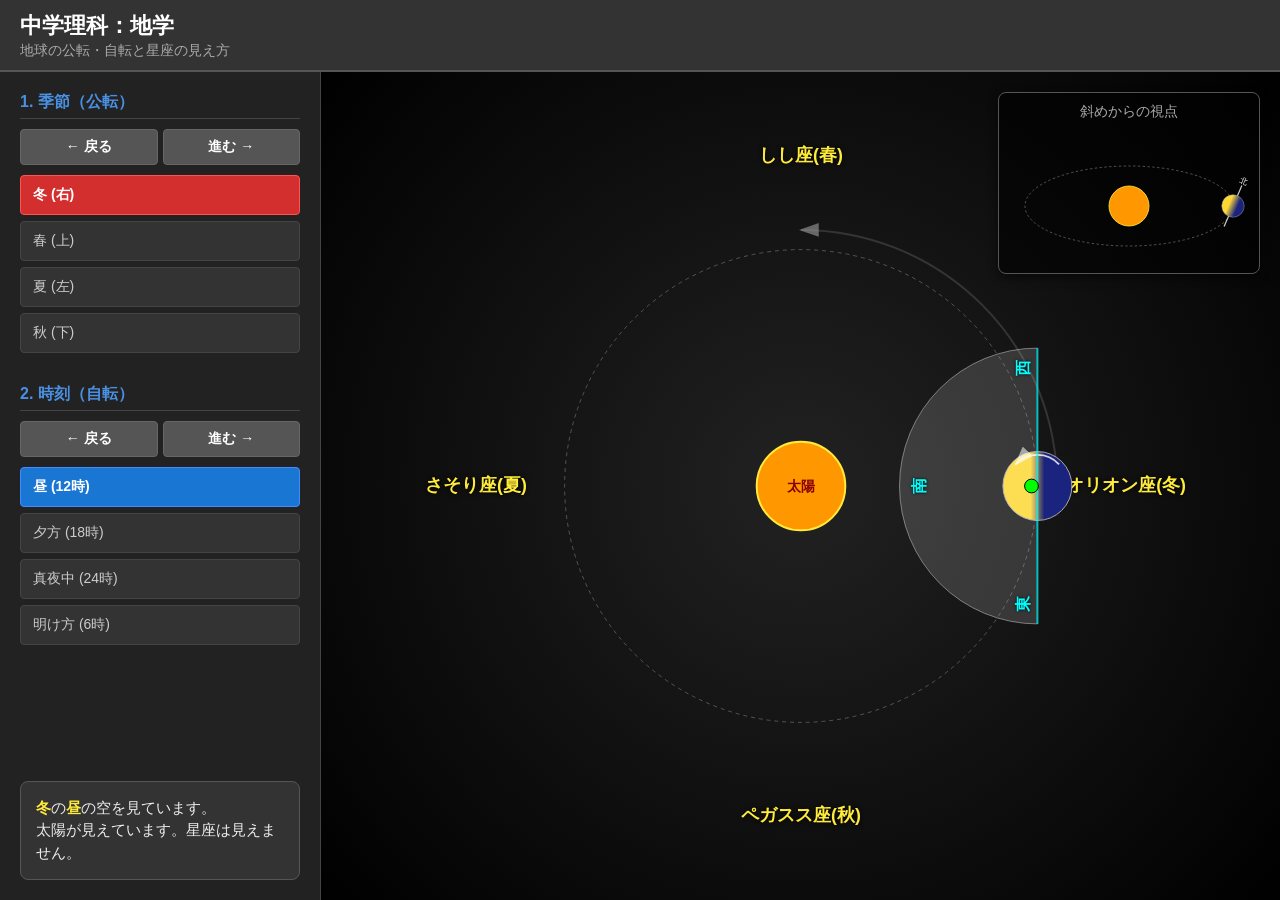
==== index.html @ 6735adc8 "Update and rename astro_simulation.html to index.html" ====
<!DOCTYPE html>
<html lang="ja">
<head>
    <meta charset="UTF-8">
    <meta name="viewport" content="width=device-width, initial-scale=1.0">
    <title>中学理科：地学 天体シミュレーター v7</title>
    <style>
        /* --- レイアウトとデザイン (v6と同じ) --- */
        body { 
            font-family: "Hiragino Kaku Gothic ProN", sans-serif; 
            background-color: #1a1a1a; color: #eee; margin: 0; height: 100vh; display: flex; flex-direction: column;
        }
        header {
            background-color: #333; padding: 10px 20px; border-bottom: 2px solid #555; flex-shrink: 0;
            display: flex; align-items: center; justify-content: space-between;
        }
        h1 { margin: 0; font-size: 1.4rem; color: #fff; }
        h2 { margin: 0; font-size: 0.9rem; color: #aaa; font-weight: normal; }
        .container { display: flex; flex: 1; overflow: hidden; }
        .sidebar {
            width: 280px; background-color: #222; padding: 20px; border-right: 1px solid #444;
            display: flex; flex-direction: column; gap: 25px; flex-shrink: 0; overflow-y: auto;
        }
        .control-group h3 {
            margin: 0 0 10px 0; font-size: 1rem; color: #4a90e2; border-bottom: 1px solid #444; padding-bottom: 5px;
        }
        .nav-buttons { display: flex; gap: 5px; margin-bottom: 10px; }
        .nav-btn {
            flex: 1; padding: 8px; background: #555; color: #fff; border: 1px solid #666; cursor: pointer;
            border-radius: 4px; font-size: 14px; font-weight: bold; transition: background 0.1s;
        }
        .nav-btn:hover { background: #666; } .nav-btn:active { background: #444; }
        .selection-buttons button { 
            display: block; width: 100%; padding: 10px 12px; margin-bottom: 6px; cursor: pointer;
            border: 1px solid #444; background: #333; color: #ccc; border-radius: 4px; font-size: 14px; text-align: left; transition: background 0.2s;
        }
        .selection-buttons button:hover { background: #3a3a3a; }
        button.active { background: #d32f2f; border-color: #ff5252; color: #fff; font-weight: bold;}
        button.time-active { background: #1976d2; border-color: #448aff; color: #fff; font-weight: bold;}
        #info-box { background: #333; padding: 15px; border-radius: 8px; border: 1px solid #555; margin-top: auto; }
        #info-text { font-size: 15px; line-height: 1.5; }
        .highlight { color: #ffeb3b; font-weight: bold; }
        
        .main-view {
            flex: 1;
            background: radial-gradient(circle at center, #222 0%, #000 100%);
            display: flex; justify-content: center; align-items: center;
            position: relative; padding: 20px;
        }
        #simulationSvg { width: 100%; height: 100%; max-width: 900px; max-height: 900px; }
        .star-label { fill: #ffeb3b; font-size: 18px; text-anchor: middle; font-weight: bold; text-shadow: 0 0 4px #000; pointer-events: none; }
        .direction-label { fill: #00ffff; font-size: 16px; font-weight: bold; text-anchor: middle; text-shadow: 0 0 3px #000; }

        /* 右上のミニビュー */
        #mini-view-container {
            position: absolute;
            top: 20px; right: 20px;
            width: 240px; height: 160px;
            background: rgba(0, 0, 0, 0.6);
            border: 1px solid #555;
            border-radius: 8px;
            padding: 10px;
            box-shadow: 0 4px 10px rgba(0,0,0,0.5);
            z-index: 10;
        }
        #mini-view-container h3 {
            margin: 0 0 5px 0; font-size: 14px; color: #aaa; text-align: center; font-weight: normal;
        }
        #miniSvg { width: 100%; height: 100%; }

    </style>
</head>
<body>

    <header>
        <div>
            <h1>中学理科：地学</h1>
            <h2>地球の公転・自転と星座の見え方</h2>
        </div>
    </header>

    <div class="container">
        <div class="sidebar">
            <div class="control-group">
                <h3>1. 季節（公転）</h3>
                <div class="nav-buttons">
                    <button class="nav-btn" onclick="changeSeason(-1)">← 戻る</button>
                    <button class="nav-btn" onclick="changeSeason(1)">進む →</button>
                </div>
                <div class="selection-buttons">
                    <button onclick="setSeason('winter')" id="btn-winter">冬 (右)</button>
                    <button onclick="setSeason('spring')" id="btn-spring">春 (上)</button>
                    <button onclick="setSeason('summer')" id="btn-summer">夏 (左)</button>
                    <button onclick="setSeason('autumn')" id="btn-autumn">秋 (下)</button>
                </div>
            </div>
            <div class="control-group">
                <h3>2. 時刻（自転）</h3>
                <div class="nav-buttons">
                    <button class="nav-btn" onclick="changeTime(-1)">← 戻る</button>
                    <button class="nav-btn" onclick="changeTime(1)">進む →</button>
                </div>
                <div class="selection-buttons">
                    <button onclick="setTime('noon')" id="btn-noon">昼 (12時)</button>
                    <button onclick="setTime('evening')" id="btn-evening">夕方 (18時)</button>
                    <button onclick="setTime('midnight')" id="btn-midnight">真夜中 (24時)</button>
                    <button onclick="setTime('morning')" id="btn-morning">明け方 (6時)</button>
                </div>
            </div>
            <div id="info-box">
                <div id="info-text">ボタンを押してシミュレーションを開始してください。</div>
            </div>
        </div>

        <div class="main-view">
            <svg viewBox="0 0 800 800" id="simulationSvg">
                <defs>
                    <linearGradient id="gradEarth" x1="0%" y1="0%" x2="100%" y2="0%">
                        <stop offset="40%" stop-color="#fdd835" /> 
                        <stop offset="60%" stop-color="#1a237e" /> 
                    </linearGradient>
                    <marker id="arrowHead" markerWidth="10" markerHeight="7" refX="9" refY="3.5" orient="auto">
                        <polygon points="0 0, 10 3.5, 0 7" fill="#fff" opacity="0.7"/>
                    </marker>
                </defs>
                <text x="730" y="405" class="star-label">オリオン座(冬)</text>
                <text x="400" y="70" class="star-label">しし座(春)</text>
                <text x="70" y="405" class="star-label">さそり座(夏)</text>
                <text x="400" y="740" class="star-label">ペガスス座(秋)</text>
                
                <g transform="translate(400,400)">
                    <circle r="45" fill="#ff9800" stroke="#ffeb3b" stroke-width="2"/>
                    <text y="5" fill="#800" font-size="14" text-anchor="middle" font-weight="bold">太陽</text>
                </g>
                <circle cx="400" cy="400" r="240" fill="none" stroke="#555" stroke-dasharray="4,4" />
                <path d="M660,400 A260,260 0 0,0 400,140" fill="none" stroke="#555" stroke-width="2" marker-end="url(#arrowHead)" opacity="0.5"/>
                
                <g id="earthGroup">
                    <g id="earthBody">
                        <circle r="35" fill="url(#gradEarth)" stroke="#aaa" stroke-width="1"/>
                        <path d="M 22,-22 A 30,30 0 0,0 -22,-22" fill="none" stroke="#fff" stroke-width="2" marker-end="url(#arrowHead)" opacity="0.8"/>
                    </g>
                    <g id="observerGroup">
                        <path d="M -140,0 A 140,140 0 0,1 140,0" fill="rgba(255,255,255,0.15)" stroke="rgba(255,255,255,0.4)" stroke-width="1" />
                        <line x1="-140" y1="0" x2="140" y2="0" stroke="#00ffff" stroke-width="2" opacity="0.7"/>
                        <circle cx="0" cy="-6" r="7" fill="#0f0" stroke="#000" />
                        <text x="0" y="-115" class="direction-label">南</text>
                        <text x="-120" y="-10" class="direction-label">東</text>
                        <text x="120" y="-10" class="direction-label">西</text>
                    </g>
                </g>
            </svg>

            <div id="mini-view-container">
                <h3>斜めからの視点</h3>
                <svg id="miniSvg" viewBox="0 0 300 200">
                    <defs>
                         <linearGradient id="gradMiniEarth" x1="0%" y1="0%" x2="100%" y2="0%">
                            <stop offset="30%" stop-color="#fdd835" />
                            <stop offset="70%" stop-color="#1a237e" />
                        </linearGradient>
                    </defs>
                    
                    <ellipse cx="150" cy="100" rx="130" ry="50" fill="none" stroke="#666" stroke-dasharray="3,3" />
                    <g transform="translate(150,100)">
                        <circle r="25" fill="#ff9800" stroke="#ffeb3b" stroke-width="1"/>
                    </g>

                    <g id="miniEarthGroup">
                        <g transform="rotate(23.4)">
                            <line x1="0" y1="-28" x2="0" y2="28" stroke="#fff" stroke-width="1.5" opacity="0.8" />
                            <text x="0" y="-30" fill="#fff" font-size="10" text-anchor="middle">北</text> <g id="miniEarthRotator">
                                <circle r="14" fill="url(#gradMiniEarth)" stroke="#aaa" stroke-width="0.5"/>
                            </g>
                        </g>
                    </g>
                </svg>
            </div>
        </div>
    </div>

    <script>
        let currentSeason = 'winter';
        let currentTime = 'noon';

        const CX = 400;
        const CY = 400;
        const ORBIT_RADIUS = 240;
        
        const MINI_CX = 150;
        const MINI_CY = 100;
        const MINI_RX = 130;
        const MINI_RY = 50;

        const seasonOrder = ['winter', 'spring', 'summer', 'autumn'];
        const timeOrder = ['noon', 'evening', 'midnight', 'morning'];

        const seasonConfig = {
            'winter': { angle: 0, label: '冬' },
            'spring': { angle: 270, label: '春' },
            'summer': { angle: 180, label: '夏' },
            'autumn': { angle: 90, label: '秋' }
        };

        const timeConfig = {
            'noon':     { offset: 0, label: '昼' },
            'evening':  { offset: -90, label: '夕方' },
            'midnight': { offset: -180, label: '真夜中' },
            'morning':  { offset: -270, label: '明け方' }
        };

        function update() {
            const seasonData = seasonConfig[currentSeason];
            const timeData = timeConfig[currentTime];
            const angleRad = seasonData.angle * (Math.PI / 180);
            
            // --- 1. メインビュー更新 ---
            const ex = CX + ORBIT_RADIUS * Math.cos(angleRad);
            const ey = CY + ORBIT_RADIUS * Math.sin(angleRad);
            document.getElementById('earthGroup').setAttribute('transform', `translate(${ex}, ${ey})`);

            const earthBody = document.getElementById('earthBody');
            earthBody.setAttribute('transform', `rotate(${seasonData.angle})`);

            const sunDir = seasonData.angle + 180;
            const finalRot = sunDir + timeData.offset;
            document.getElementById('observerGroup').setAttribute('transform', `rotate(${finalRot + 90})`);

            // --- 2. ミニビュー更新 ---
            const miniEx = MINI_CX + MINI_RX * Math.cos(angleRad);
            const miniEy = MINI_CY + MINI_RY * Math.sin(angleRad);
            const miniEarthGroup = document.getElementById('miniEarthGroup');
            
            // 奥行きスケール
            const depthScale = 1 + (Math.sin(angleRad) * 0.2);
            miniEarthGroup.setAttribute('transform', `translate(${miniEx}, ${miniEy}) scale(${depthScale})`);

            // 昼夜の向き調整
            // 地軸の傾きGタグの中にいる球体だけを回す。
            // 地軸Gタグ自体が23.4度傾いているので、球体の回転角度(phase)は補正が必要だが、
            // 簡易的に公転角度の分だけ逆回転させて、常に太陽側を向かせる。
            // ※gradMiniEarthは左側が黄色。
            // rotate(-seasonData.angle) をかけると、公転角度に応じて向きが変わる
            const miniEarthRotator = document.getElementById('miniEarthRotator');
            miniEarthRotator.setAttribute('transform', `rotate(${seasonData.angle})`);

            // --- UI更新 ---
            document.querySelectorAll('button').forEach(b => {
                b.classList.remove('active'); b.classList.remove('time-active');
            });
            document.getElementById(`btn-${currentSeason}`).classList.add('active');
            document.getElementById(`btn-${currentTime}`).classList.add('time-active');
            
            document.getElementById('info-text').innerHTML = 
                `<span class="highlight">${seasonData.label}</span>の<span class="highlight">${timeData.label}</span>の空を見ています。<br>` +
                getTimeDescription(timeData.label);
        }

        function changeSeason(direction) {
            let currentIndex = seasonOrder.indexOf(currentSeason);
            let nextIndex = (currentIndex + direction + seasonOrder.length) % seasonOrder.length;
            setSeason(seasonOrder[nextIndex]);
        }
        function changeTime(direction) {
            let currentIndex = timeOrder.indexOf(currentTime);
            let nextIndex = (currentIndex + direction + timeOrder.length) % timeOrder.length;
            setTime(timeOrder[nextIndex]);
        }
        function getTimeDescription(timeLabel) {
            if(timeLabel === '昼') return "太陽が見えています。星座は見えません。";
            if(timeLabel === '真夜中') return "太陽の反対側です。南の空に季節の星座がよく見えます。";
            if(timeLabel === '夕方') return "太陽が西へ沈んでいくところです。";
            if(timeLabel === '明け方') return "太陽が東から昇ってくるところです。";
            return "";
        }
        function setSeason(s) { currentSeason = s; update(); }
        function setTime(t) { currentTime = t; update(); }

        update();
    </script>
</body>
</html>
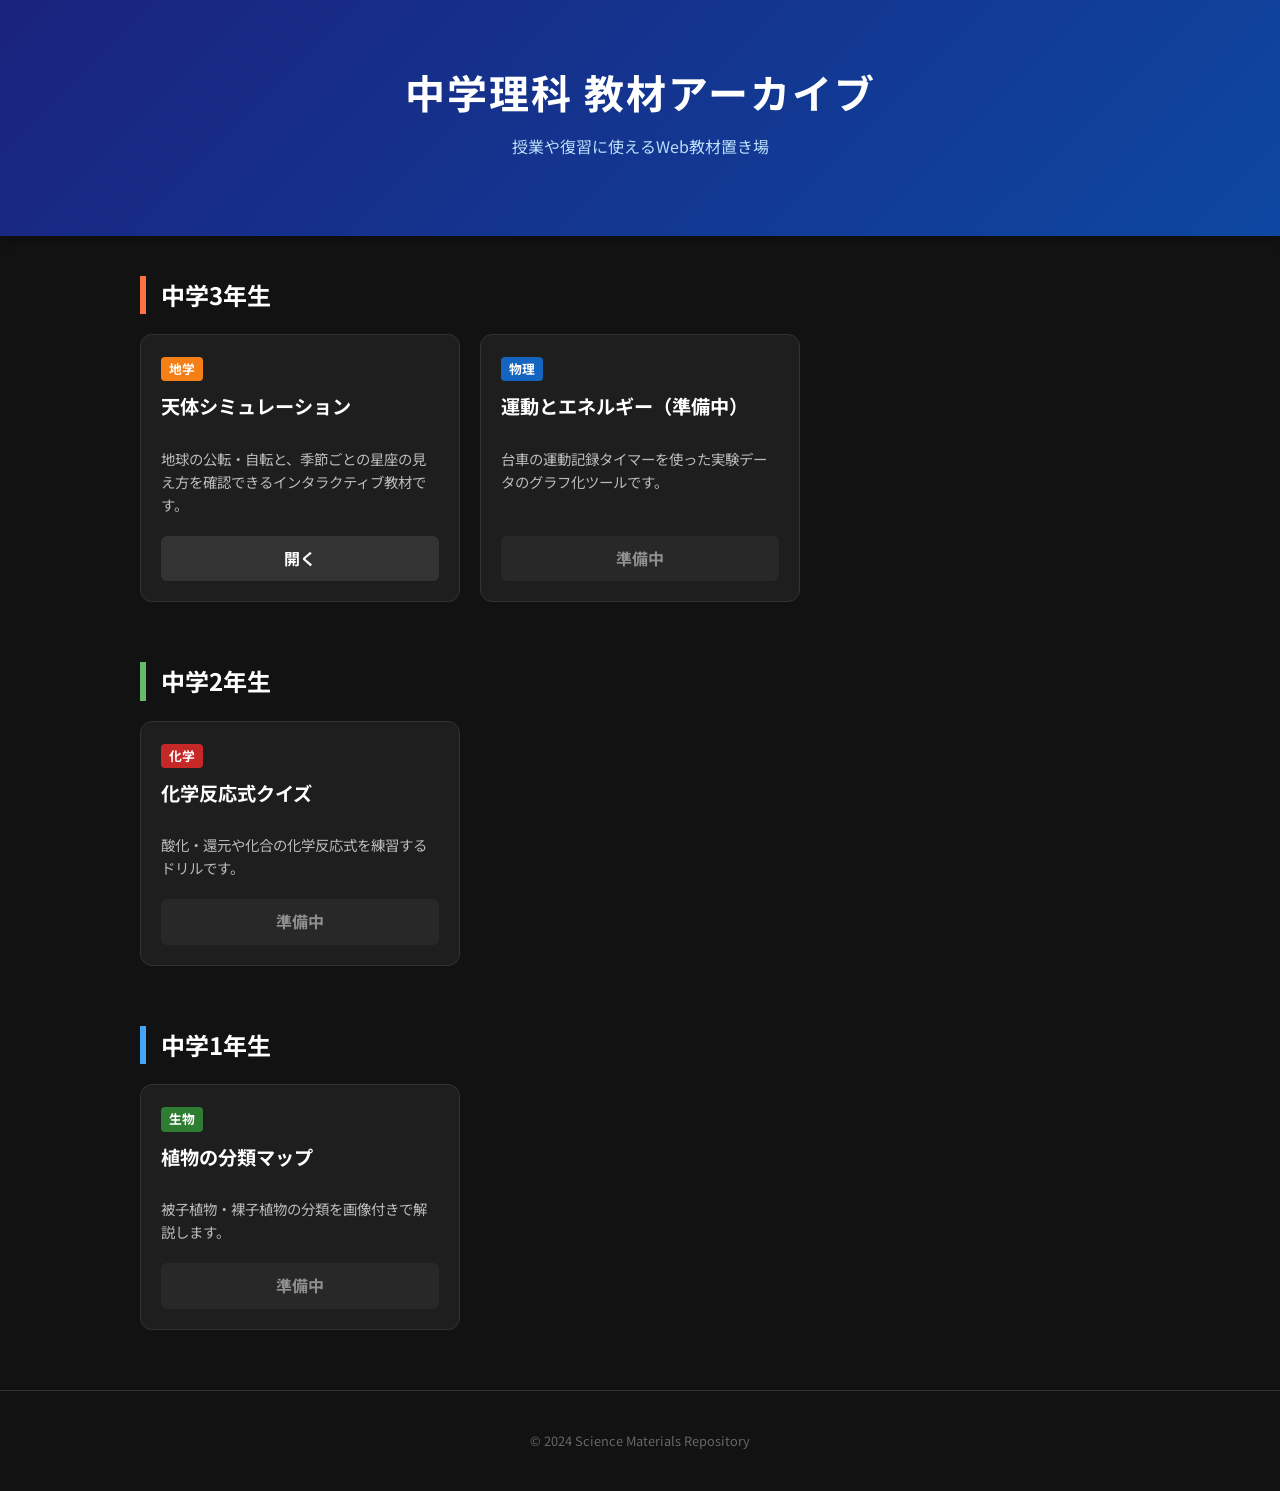
==== commit 6e882240: "Add files via upload" ====
--- a/index.html
+++ b/index.html
@@ -3,280 +3,198 @@
 <head>
     <meta charset="UTF-8">
     <meta name="viewport" content="width=device-width, initial-scale=1.0">
-    <title>中学理科：地学 天体シミュレーター v7</title>
+    <title>中学理科 教材アーカイブ</title>
+    <link href="https://fonts.googleapis.com/css2?family=Noto+Sans+JP:wght@400;700&display=swap" rel="stylesheet">
     <style>
-        /* --- レイアウトとデザイン (v6と同じ) --- */
-        body { 
-            font-family: "Hiragino Kaku Gothic ProN", sans-serif; 
-            background-color: #1a1a1a; color: #eee; margin: 0; height: 100vh; display: flex; flex-direction: column;
-        }
+        /* --- 全体の設定 --- */
+        body {
+            font-family: 'Noto Sans JP', sans-serif;
+            margin: 0;
+            padding: 0;
+            background-color: #121212; /* 背景：深いグレー */
+            color: #e0e0e0; /* 文字：薄いグレー */
+            line-height: 1.6;
+        }
+
+        /* --- ヘッダー --- */
         header {
-            background-color: #333; padding: 10px 20px; border-bottom: 2px solid #555; flex-shrink: 0;
-            display: flex; align-items: center; justify-content: space-between;
-        }
-        h1 { margin: 0; font-size: 1.4rem; color: #fff; }
-        h2 { margin: 0; font-size: 0.9rem; color: #aaa; font-weight: normal; }
-        .container { display: flex; flex: 1; overflow: hidden; }
-        .sidebar {
-            width: 280px; background-color: #222; padding: 20px; border-right: 1px solid #444;
-            display: flex; flex-direction: column; gap: 25px; flex-shrink: 0; overflow-y: auto;
-        }
-        .control-group h3 {
-            margin: 0 0 10px 0; font-size: 1rem; color: #4a90e2; border-bottom: 1px solid #444; padding-bottom: 5px;
-        }
-        .nav-buttons { display: flex; gap: 5px; margin-bottom: 10px; }
-        .nav-btn {
-            flex: 1; padding: 8px; background: #555; color: #fff; border: 1px solid #666; cursor: pointer;
-            border-radius: 4px; font-size: 14px; font-weight: bold; transition: background 0.1s;
-        }
-        .nav-btn:hover { background: #666; } .nav-btn:active { background: #444; }
-        .selection-buttons button { 
-            display: block; width: 100%; padding: 10px 12px; margin-bottom: 6px; cursor: pointer;
-            border: 1px solid #444; background: #333; color: #ccc; border-radius: 4px; font-size: 14px; text-align: left; transition: background 0.2s;
-        }
-        .selection-buttons button:hover { background: #3a3a3a; }
-        button.active { background: #d32f2f; border-color: #ff5252; color: #fff; font-weight: bold;}
-        button.time-active { background: #1976d2; border-color: #448aff; color: #fff; font-weight: bold;}
-        #info-box { background: #333; padding: 15px; border-radius: 8px; border: 1px solid #555; margin-top: auto; }
-        #info-text { font-size: 15px; line-height: 1.5; }
-        .highlight { color: #ffeb3b; font-weight: bold; }
+            background: linear-gradient(135deg, #1a237e, #0d47a1); /* 理科っぽい青のグラデーション */
+            padding: 60px 20px;
+            text-align: center;
+            box-shadow: 0 4px 10px rgba(0,0,0,0.3);
+        }
+        h1 {
+            margin: 0;
+            font-size: 2.5rem;
+            color: #fff;
+            letter-spacing: 0.05em;
+        }
+        p.subtitle {
+            margin-top: 10px;
+            color: #bbdefb;
+            font-size: 1rem;
+        }
+
+        /* --- メインコンテンツ --- */
+        .container {
+            max-width: 1000px;
+            margin: 40px auto;
+            padding: 0 20px;
+        }
+
+        /* 学年ごとのセクション */
+        .grade-section {
+            margin-bottom: 60px;
+        }
+        .grade-title {
+            font-size: 1.5rem;
+            border-left: 6px solid #42a5f5; /* 左側の青い線 */
+            padding-left: 15px;
+            margin-bottom: 20px;
+            color: #fff;
+        }
+        /* 2年生、3年生で線の色を変える */
+        .grade-2 .grade-title { border-color: #66bb6a; } /* 緑 */
+        .grade-3 .grade-title { border-color: #ff7043; } /* オレンジ */
+
+        /* --- カードグリッド（教材一覧） --- */
+        .card-grid {
+            display: grid;
+            grid-template-columns: repeat(auto-fill, minmax(280px, 1fr)); /* 画面幅に合わせて自動調整 */
+            gap: 20px;
+        }
+
+        /* 個別のカードデザイン */
+        .card {
+            background-color: #1e1e1e;
+            border-radius: 12px;
+            padding: 20px;
+            transition: transform 0.2s, box-shadow 0.2s;
+            border: 1px solid #333;
+            display: flex;
+            flex-direction: column;
+        }
+        .card:hover {
+            transform: translateY(-5px); /* ホバー時に少し浮く */
+            box-shadow: 0 8px 20px rgba(0,0,0,0.4);
+            border-color: #555;
+        }
         
-        .main-view {
-            flex: 1;
-            background: radial-gradient(circle at center, #222 0%, #000 100%);
-            display: flex; justify-content: center; align-items: center;
-            position: relative; padding: 20px;
-        }
-        #simulationSvg { width: 100%; height: 100%; max-width: 900px; max-height: 900px; }
-        .star-label { fill: #ffeb3b; font-size: 18px; text-anchor: middle; font-weight: bold; text-shadow: 0 0 4px #000; pointer-events: none; }
-        .direction-label { fill: #00ffff; font-size: 16px; font-weight: bold; text-anchor: middle; text-shadow: 0 0 3px #000; }
-
-        /* 右上のミニビュー */
-        #mini-view-container {
-            position: absolute;
-            top: 20px; right: 20px;
-            width: 240px; height: 160px;
-            background: rgba(0, 0, 0, 0.6);
-            border: 1px solid #555;
-            border-radius: 8px;
+        /* カードの中身 */
+        .tag {
+            display: inline-block;
+            font-size: 0.8rem;
+            padding: 2px 8px;
+            border-radius: 4px;
+            margin-bottom: 10px;
+            font-weight: bold;
+        }
+        .tag.biology { background-color: #2e7d32; color: #fff; } /* 生物：緑 */
+        .tag.physics { background-color: #1565c0; color: #fff; } /* 物理：青 */
+        .tag.chemistry { background-color: #c62828; color: #fff; } /* 化学：赤 */
+        .tag.earth { background-color: #f57f17; color: #fff; } /* 地学：黄 */
+
+        .card h3 {
+            margin: 0 0 10px 0;
+            font-size: 1.2rem;
+            color: #fff;
+        }
+        .card p {
+            font-size: 0.9rem;
+            color: #bbb;
+            flex-grow: 1; /* ボタンを下揃えにする */
+            margin-bottom: 20px;
+        }
+        
+        .btn {
+            display: inline-block;
+            text-align: center;
+            background-color: #333;
+            color: #fff;
             padding: 10px;
-            box-shadow: 0 4px 10px rgba(0,0,0,0.5);
-            z-index: 10;
-        }
-        #mini-view-container h3 {
-            margin: 0 0 5px 0; font-size: 14px; color: #aaa; text-align: center; font-weight: normal;
-        }
-        #miniSvg { width: 100%; height: 100%; }
-
+            border-radius: 6px;
+            text-decoration: none;
+            font-weight: bold;
+            transition: background 0.2s;
+        }
+        .btn:hover {
+            background-color: #555;
+        }
+
+        /* --- フッター --- */
+        footer {
+            text-align: center;
+            padding: 40px;
+            color: #666;
+            font-size: 0.8rem;
+            border-top: 1px solid #333;
+            margin-top: 40px;
+        }
     </style>
 </head>
 <body>
 
     <header>
-        <div>
-            <h1>中学理科：地学</h1>
-            <h2>地球の公転・自転と星座の見え方</h2>
-        </div>
+        <h1>中学理科 教材アーカイブ</h1>
+        <p class="subtitle">授業や復習に使えるWeb教材置き場</p>
     </header>
 
     <div class="container">
-        <div class="sidebar">
-            <div class="control-group">
-                <h3>1. 季節（公転）</h3>
-                <div class="nav-buttons">
-                    <button class="nav-btn" onclick="changeSeason(-1)">← 戻る</button>
-                    <button class="nav-btn" onclick="changeSeason(1)">進む →</button>
-                </div>
-                <div class="selection-buttons">
-                    <button onclick="setSeason('winter')" id="btn-winter">冬 (右)</button>
-                    <button onclick="setSeason('spring')" id="btn-spring">春 (上)</button>
-                    <button onclick="setSeason('summer')" id="btn-summer">夏 (左)</button>
-                    <button onclick="setSeason('autumn')" id="btn-autumn">秋 (下)</button>
-                </div>
+
+        <section class="grade-section grade-3">
+            <h2 class="grade-title">中学3年生</h2>
+            <div class="card-grid">
+                
+                <div class="card">
+                    <div><span class="tag earth">地学</span></div>
+                    <h3>天体シミュレーション</h3>
+                    <p>地球の公転・自転と、季節ごとの星座の見え方を確認できるインタラクティブ教材です。</p>
+                    <a href="astro.html" class="btn">開く</a>
+                </div>
+
+                <div class="card">
+                    <div><span class="tag physics">物理</span></div>
+                    <h3>運動とエネルギー（準備中）</h3>
+                    <p>台車の運動記録タイマーを使った実験データのグラフ化ツールです。</p>
+                    <a href="#" class="btn" style="opacity: 0.5; pointer-events: none;">準備中</a>
+                </div>
+
             </div>
-            <div class="control-group">
-                <h3>2. 時刻（自転）</h3>
-                <div class="nav-buttons">
-                    <button class="nav-btn" onclick="changeTime(-1)">← 戻る</button>
-                    <button class="nav-btn" onclick="changeTime(1)">進む →</button>
-                </div>
-                <div class="selection-buttons">
-                    <button onclick="setTime('noon')" id="btn-noon">昼 (12時)</button>
-                    <button onclick="setTime('evening')" id="btn-evening">夕方 (18時)</button>
-                    <button onclick="setTime('midnight')" id="btn-midnight">真夜中 (24時)</button>
-                    <button onclick="setTime('morning')" id="btn-morning">明け方 (6時)</button>
-                </div>
+        </section>
+
+        <section class="grade-section grade-2">
+            <h2 class="grade-title">中学2年生</h2>
+            <div class="card-grid">
+                
+                <div class="card">
+                    <div><span class="tag chemistry">化学</span></div>
+                    <h3>化学反応式クイズ</h3>
+                    <p>酸化・還元や化合の化学反応式を練習するドリルです。</p>
+                    <a href="#" class="btn" style="opacity: 0.5; pointer-events: none;">準備中</a>
+                </div>
+
             </div>
-            <div id="info-box">
-                <div id="info-text">ボタンを押してシミュレーションを開始してください。</div>
+        </section>
+
+        <section class="grade-section grade-1">
+            <h2 class="grade-title">中学1年生</h2>
+            <div class="card-grid">
+
+                <div class="card">
+                    <div><span class="tag biology">生物</span></div>
+                    <h3>植物の分類マップ</h3>
+                    <p>被子植物・裸子植物の分類を画像付きで解説します。</p>
+                    <a href="#" class="btn" style="opacity: 0.5; pointer-events: none;">準備中</a>
+                </div>
+
             </div>
-        </div>
-
-        <div class="main-view">
-            <svg viewBox="0 0 800 800" id="simulationSvg">
-                <defs>
-                    <linearGradient id="gradEarth" x1="0%" y1="0%" x2="100%" y2="0%">
-                        <stop offset="40%" stop-color="#fdd835" /> 
-                        <stop offset="60%" stop-color="#1a237e" /> 
-                    </linearGradient>
-                    <marker id="arrowHead" markerWidth="10" markerHeight="7" refX="9" refY="3.5" orient="auto">
-                        <polygon points="0 0, 10 3.5, 0 7" fill="#fff" opacity="0.7"/>
-                    </marker>
-                </defs>
-                <text x="730" y="405" class="star-label">オリオン座(冬)</text>
-                <text x="400" y="70" class="star-label">しし座(春)</text>
-                <text x="70" y="405" class="star-label">さそり座(夏)</text>
-                <text x="400" y="740" class="star-label">ペガスス座(秋)</text>
-                
-                <g transform="translate(400,400)">
-                    <circle r="45" fill="#ff9800" stroke="#ffeb3b" stroke-width="2"/>
-                    <text y="5" fill="#800" font-size="14" text-anchor="middle" font-weight="bold">太陽</text>
-                </g>
-                <circle cx="400" cy="400" r="240" fill="none" stroke="#555" stroke-dasharray="4,4" />
-                <path d="M660,400 A260,260 0 0,0 400,140" fill="none" stroke="#555" stroke-width="2" marker-end="url(#arrowHead)" opacity="0.5"/>
-                
-                <g id="earthGroup">
-                    <g id="earthBody">
-                        <circle r="35" fill="url(#gradEarth)" stroke="#aaa" stroke-width="1"/>
-                        <path d="M 22,-22 A 30,30 0 0,0 -22,-22" fill="none" stroke="#fff" stroke-width="2" marker-end="url(#arrowHead)" opacity="0.8"/>
-                    </g>
-                    <g id="observerGroup">
-                        <path d="M -140,0 A 140,140 0 0,1 140,0" fill="rgba(255,255,255,0.15)" stroke="rgba(255,255,255,0.4)" stroke-width="1" />
-                        <line x1="-140" y1="0" x2="140" y2="0" stroke="#00ffff" stroke-width="2" opacity="0.7"/>
-                        <circle cx="0" cy="-6" r="7" fill="#0f0" stroke="#000" />
-                        <text x="0" y="-115" class="direction-label">南</text>
-                        <text x="-120" y="-10" class="direction-label">東</text>
-                        <text x="120" y="-10" class="direction-label">西</text>
-                    </g>
-                </g>
-            </svg>
-
-            <div id="mini-view-container">
-                <h3>斜めからの視点</h3>
-                <svg id="miniSvg" viewBox="0 0 300 200">
-                    <defs>
-                         <linearGradient id="gradMiniEarth" x1="0%" y1="0%" x2="100%" y2="0%">
-                            <stop offset="30%" stop-color="#fdd835" />
-                            <stop offset="70%" stop-color="#1a237e" />
-                        </linearGradient>
-                    </defs>
-                    
-                    <ellipse cx="150" cy="100" rx="130" ry="50" fill="none" stroke="#666" stroke-dasharray="3,3" />
-                    <g transform="translate(150,100)">
-                        <circle r="25" fill="#ff9800" stroke="#ffeb3b" stroke-width="1"/>
-                    </g>
-
-                    <g id="miniEarthGroup">
-                        <g transform="rotate(23.4)">
-                            <line x1="0" y1="-28" x2="0" y2="28" stroke="#fff" stroke-width="1.5" opacity="0.8" />
-                            <text x="0" y="-30" fill="#fff" font-size="10" text-anchor="middle">北</text> <g id="miniEarthRotator">
-                                <circle r="14" fill="url(#gradMiniEarth)" stroke="#aaa" stroke-width="0.5"/>
-                            </g>
-                        </g>
-                    </g>
-                </svg>
-            </div>
-        </div>
+        </section>
+
     </div>
 
-    <script>
-        let currentSeason = 'winter';
-        let currentTime = 'noon';
-
-        const CX = 400;
-        const CY = 400;
-        const ORBIT_RADIUS = 240;
-        
-        const MINI_CX = 150;
-        const MINI_CY = 100;
-        const MINI_RX = 130;
-        const MINI_RY = 50;
-
-        const seasonOrder = ['winter', 'spring', 'summer', 'autumn'];
-        const timeOrder = ['noon', 'evening', 'midnight', 'morning'];
-
-        const seasonConfig = {
-            'winter': { angle: 0, label: '冬' },
-            'spring': { angle: 270, label: '春' },
-            'summer': { angle: 180, label: '夏' },
-            'autumn': { angle: 90, label: '秋' }
-        };
-
-        const timeConfig = {
-            'noon':     { offset: 0, label: '昼' },
-            'evening':  { offset: -90, label: '夕方' },
-            'midnight': { offset: -180, label: '真夜中' },
-            'morning':  { offset: -270, label: '明け方' }
-        };
-
-        function update() {
-            const seasonData = seasonConfig[currentSeason];
-            const timeData = timeConfig[currentTime];
-            const angleRad = seasonData.angle * (Math.PI / 180);
-            
-            // --- 1. メインビュー更新 ---
-            const ex = CX + ORBIT_RADIUS * Math.cos(angleRad);
-            const ey = CY + ORBIT_RADIUS * Math.sin(angleRad);
-            document.getElementById('earthGroup').setAttribute('transform', `translate(${ex}, ${ey})`);
-
-            const earthBody = document.getElementById('earthBody');
-            earthBody.setAttribute('transform', `rotate(${seasonData.angle})`);
-
-            const sunDir = seasonData.angle + 180;
-            const finalRot = sunDir + timeData.offset;
-            document.getElementById('observerGroup').setAttribute('transform', `rotate(${finalRot + 90})`);
-
-            // --- 2. ミニビュー更新 ---
-            const miniEx = MINI_CX + MINI_RX * Math.cos(angleRad);
-            const miniEy = MINI_CY + MINI_RY * Math.sin(angleRad);
-            const miniEarthGroup = document.getElementById('miniEarthGroup');
-            
-            // 奥行きスケール
-            const depthScale = 1 + (Math.sin(angleRad) * 0.2);
-            miniEarthGroup.setAttribute('transform', `translate(${miniEx}, ${miniEy}) scale(${depthScale})`);
-
-            // 昼夜の向き調整
-            // 地軸の傾きGタグの中にいる球体だけを回す。
-            // 地軸Gタグ自体が23.4度傾いているので、球体の回転角度(phase)は補正が必要だが、
-            // 簡易的に公転角度の分だけ逆回転させて、常に太陽側を向かせる。
-            // ※gradMiniEarthは左側が黄色。
-            // rotate(-seasonData.angle) をかけると、公転角度に応じて向きが変わる
-            const miniEarthRotator = document.getElementById('miniEarthRotator');
-            miniEarthRotator.setAttribute('transform', `rotate(${seasonData.angle})`);
-
-            // --- UI更新 ---
-            document.querySelectorAll('button').forEach(b => {
-                b.classList.remove('active'); b.classList.remove('time-active');
-            });
-            document.getElementById(`btn-${currentSeason}`).classList.add('active');
-            document.getElementById(`btn-${currentTime}`).classList.add('time-active');
-            
-            document.getElementById('info-text').innerHTML = 
-                `<span class="highlight">${seasonData.label}</span>の<span class="highlight">${timeData.label}</span>の空を見ています。<br>` +
-                getTimeDescription(timeData.label);
-        }
-
-        function changeSeason(direction) {
-            let currentIndex = seasonOrder.indexOf(currentSeason);
-            let nextIndex = (currentIndex + direction + seasonOrder.length) % seasonOrder.length;
-            setSeason(seasonOrder[nextIndex]);
-        }
-        function changeTime(direction) {
-            let currentIndex = timeOrder.indexOf(currentTime);
-            let nextIndex = (currentIndex + direction + timeOrder.length) % timeOrder.length;
-            setTime(timeOrder[nextIndex]);
-        }
-        function getTimeDescription(timeLabel) {
-            if(timeLabel === '昼') return "太陽が見えています。星座は見えません。";
-            if(timeLabel === '真夜中') return "太陽の反対側です。南の空に季節の星座がよく見えます。";
-            if(timeLabel === '夕方') return "太陽が西へ沈んでいくところです。";
-            if(timeLabel === '明け方') return "太陽が東から昇ってくるところです。";
-            return "";
-        }
-        function setSeason(s) { currentSeason = s; update(); }
-        function setTime(t) { currentTime = t; update(); }
-
-        update();
-    </script>
+    <footer>
+        &copy; 2024 Science Materials Repository
+    </footer>
+
 </body>
-</html>
+</html>
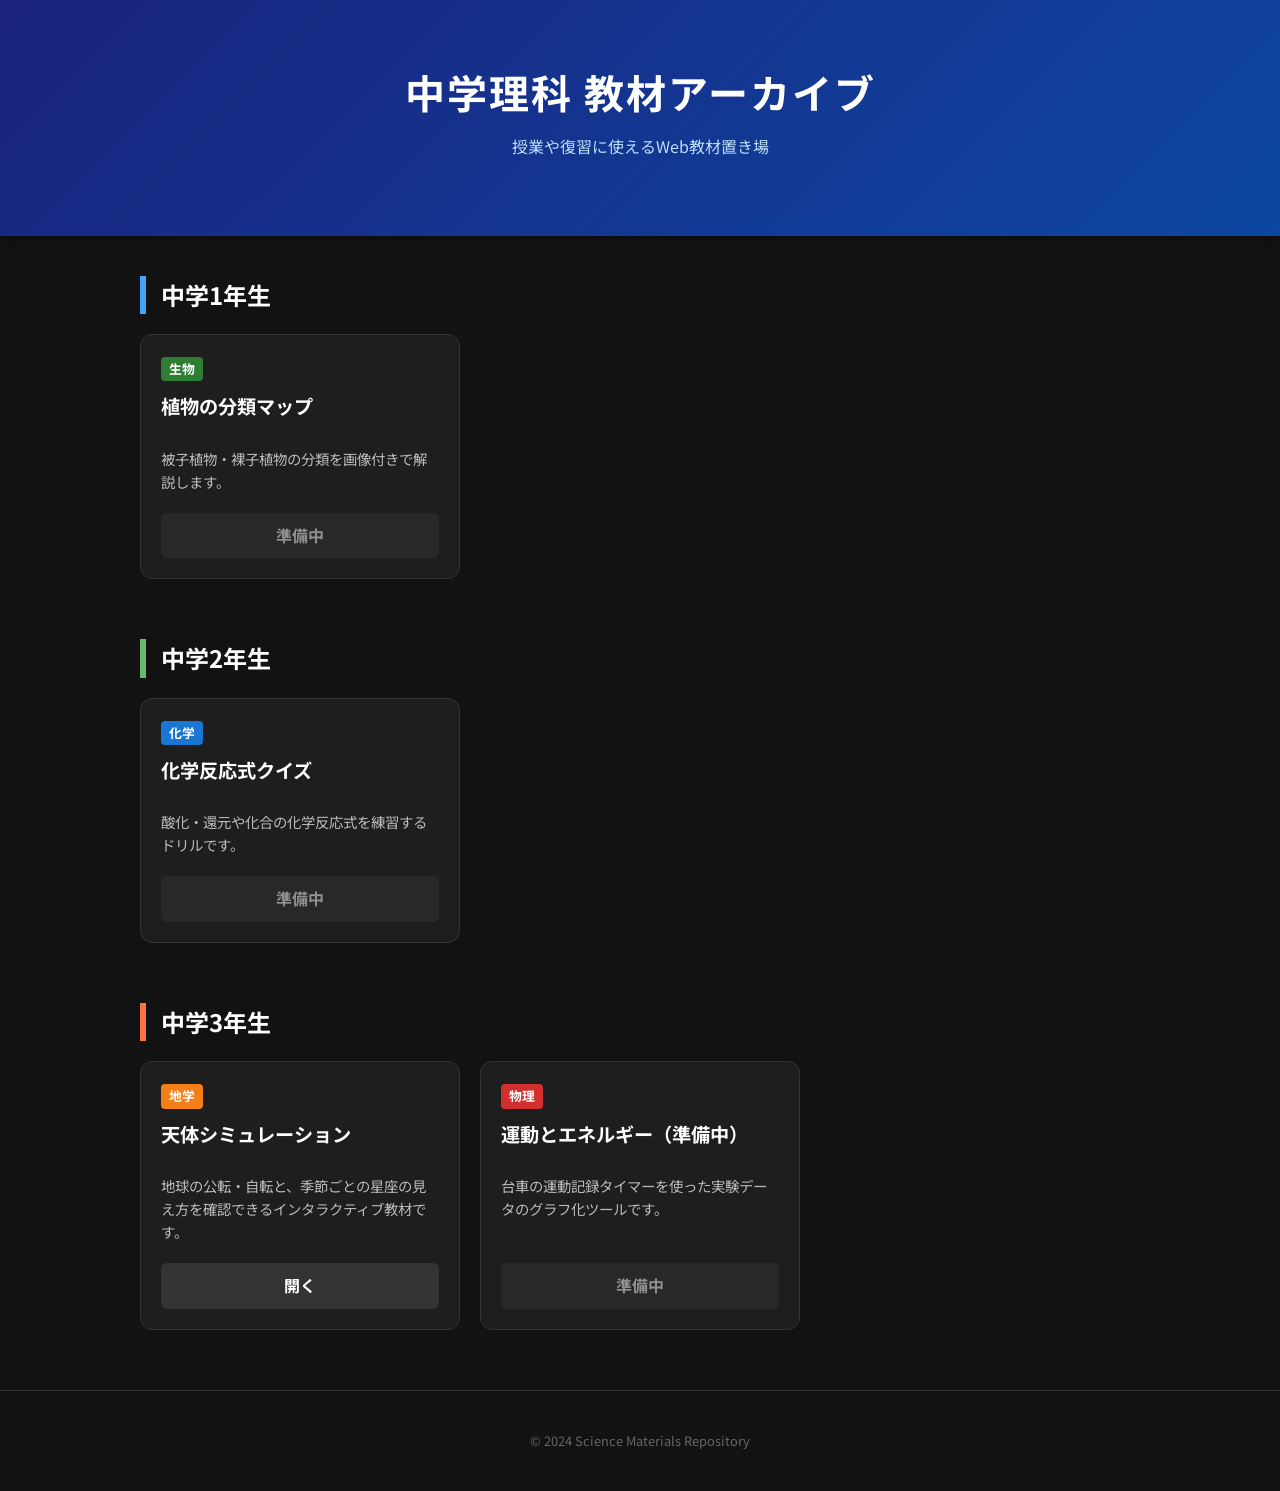
==== commit ee622619: "Update index.html" ====
--- a/index.html
+++ b/index.html
@@ -1,66 +1,46 @@
 <!DOCTYPE html>
 <html lang="ja">
+
 <head>
     <meta charset="UTF-8">
     <meta name="viewport" content="width=device-width, initial-scale=1.0">
     <title>中学理科 教材アーカイブ</title>
     <link href="https://fonts.googleapis.com/css2?family=Noto+Sans+JP:wght@400;700&display=swap" rel="stylesheet">
+    <link rel="stylesheet" href="style.css">
     <style>
-        /* --- 全体の設定 --- */
-        body {
-            font-family: 'Noto Sans JP', sans-serif;
-            margin: 0;
-            padding: 0;
-            background-color: #121212; /* 背景：深いグレー */
-            color: #e0e0e0; /* 文字：薄いグレー */
-            line-height: 1.6;
-        }
-
-        /* --- ヘッダー --- */
-        header {
-            background: linear-gradient(135deg, #1a237e, #0d47a1); /* 理科っぽい青のグラデーション */
-            padding: 60px 20px;
-            text-align: center;
-            box-shadow: 0 4px 10px rgba(0,0,0,0.3);
-        }
-        h1 {
-            margin: 0;
-            font-size: 2.5rem;
-            color: #fff;
-            letter-spacing: 0.05em;
-        }
-        p.subtitle {
-            margin-top: 10px;
-            color: #bbdefb;
-            font-size: 1rem;
-        }
-
-        /* --- メインコンテンツ --- */
-        .container {
-            max-width: 1000px;
-            margin: 40px auto;
-            padding: 0 20px;
-        }
+        /* --- メインコンテンツ固有設定 --- */
 
         /* 学年ごとのセクション */
         .grade-section {
             margin-bottom: 60px;
         }
+
         .grade-title {
             font-size: 1.5rem;
-            border-left: 6px solid #42a5f5; /* 左側の青い線 */
+            border-left: 6px solid #42a5f5;
+            /* 左側の青い線 */
             padding-left: 15px;
             margin-bottom: 20px;
             color: #fff;
         }
+
         /* 2年生、3年生で線の色を変える */
-        .grade-2 .grade-title { border-color: #66bb6a; } /* 緑 */
-        .grade-3 .grade-title { border-color: #ff7043; } /* オレンジ */
+        .grade-2 .grade-title {
+            border-color: #66bb6a;
+        }
+
+        /* 緑 */
+        .grade-3 .grade-title {
+            border-color: #ff7043;
+        }
+
+        /* オレンジ */
 
         /* --- カードグリッド（教材一覧） --- */
         .card-grid {
             display: grid;
-            grid-template-columns: repeat(auto-fill, minmax(280px, 1fr)); /* 画面幅に合わせて自動調整 */
+            grid-template-columns: repeat(auto-fill, minmax(280px, 1fr));
+            /* 画面幅に合わせて自動調整 */
             gap: 20px;
         }
 
@@ -74,107 +54,38 @@
             display: flex;
             flex-direction: column;
         }
+
         .card:hover {
-            transform: translateY(-5px); /* ホバー時に少し浮く */
-            box-shadow: 0 8px 20px rgba(0,0,0,0.4);
+            transform: translateY(-5px);
+            /* ホバー時に少し浮く */
+            box-shadow: 0 8px 20px rgba(0, 0, 0, 0.4);
             border-color: #555;
         }
-        
-        /* カードの中身 */
-        .tag {
-            display: inline-block;
-            font-size: 0.8rem;
-            padding: 2px 8px;
-            border-radius: 4px;
-            margin-bottom: 10px;
-            font-weight: bold;
-        }
-        .tag.biology { background-color: #2e7d32; color: #fff; } /* 生物：緑 */
-        .tag.physics { background-color: #1565c0; color: #fff; } /* 物理：青 */
-        .tag.chemistry { background-color: #c62828; color: #fff; } /* 化学：赤 */
-        .tag.earth { background-color: #f57f17; color: #fff; } /* 地学：黄 */
 
         .card h3 {
             margin: 0 0 10px 0;
             font-size: 1.2rem;
             color: #fff;
         }
+
         .card p {
             font-size: 0.9rem;
             color: #bbb;
-            flex-grow: 1; /* ボタンを下揃えにする */
+            flex-grow: 1;
+            /* ボタンを下揃えにする */
             margin-bottom: 20px;
-        }
-        
-        .btn {
-            display: inline-block;
-            text-align: center;
-            background-color: #333;
-            color: #fff;
-            padding: 10px;
-            border-radius: 6px;
-            text-decoration: none;
-            font-weight: bold;
-            transition: background 0.2s;
-        }
-        .btn:hover {
-            background-color: #555;
-        }
-
-        /* --- フッター --- */
-        footer {
-            text-align: center;
-            padding: 40px;
-            color: #666;
-            font-size: 0.8rem;
-            border-top: 1px solid #333;
-            margin-top: 40px;
         }
     </style>
 </head>
+
 <body>
 
-    <header>
+    <header class="hero-header">
         <h1>中学理科 教材アーカイブ</h1>
         <p class="subtitle">授業や復習に使えるWeb教材置き場</p>
     </header>
 
     <div class="container">
-
-        <section class="grade-section grade-3">
-            <h2 class="grade-title">中学3年生</h2>
-            <div class="card-grid">
-                
-                <div class="card">
-                    <div><span class="tag earth">地学</span></div>
-                    <h3>天体シミュレーション</h3>
-                    <p>地球の公転・自転と、季節ごとの星座の見え方を確認できるインタラクティブ教材です。</p>
-                    <a href="astro.html" class="btn">開く</a>
-                </div>
-
-                <div class="card">
-                    <div><span class="tag physics">物理</span></div>
-                    <h3>運動とエネルギー（準備中）</h3>
-                    <p>台車の運動記録タイマーを使った実験データのグラフ化ツールです。</p>
-                    <a href="#" class="btn" style="opacity: 0.5; pointer-events: none;">準備中</a>
-                </div>
-
-            </div>
-        </section>
-
-        <section class="grade-section grade-2">
-            <h2 class="grade-title">中学2年生</h2>
-            <div class="card-grid">
-                
-                <div class="card">
-                    <div><span class="tag chemistry">化学</span></div>
-                    <h3>化学反応式クイズ</h3>
-                    <p>酸化・還元や化合の化学反応式を練習するドリルです。</p>
-                    <a href="#" class="btn" style="opacity: 0.5; pointer-events: none;">準備中</a>
-                </div>
-
-            </div>
-        </section>
 
         <section class="grade-section grade-1">
             <h2 class="grade-title">中学1年生</h2>
@@ -190,6 +101,41 @@
             </div>
         </section>
 
+        <section class="grade-section grade-2">
+            <h2 class="grade-title">中学2年生</h2>
+            <div class="card-grid">
+
+                <div class="card">
+                    <div><span class="tag chemistry">化学</span></div>
+                    <h3>化学反応式クイズ</h3>
+                    <p>酸化・還元や化合の化学反応式を練習するドリルです。</p>
+                    <a href="#" class="btn" style="opacity: 0.5; pointer-events: none;">準備中</a>
+                </div>
+
+            </div>
+        </section>
+
+        <section class="grade-section grade-3">
+            <h2 class="grade-title">中学3年生</h2>
+            <div class="card-grid">
+
+                <div class="card">
+                    <div><span class="tag earth">地学</span></div>
+                    <h3>天体シミュレーション</h3>
+                    <p>地球の公転・自転と、季節ごとの星座の見え方を確認できるインタラクティブ教材です。</p>
+                    <a href="astro_simulation.html" class="btn">開く</a>
+                </div>
+
+                <div class="card">
+                    <div><span class="tag physics">物理</span></div>
+                    <h3>運動とエネルギー（準備中）</h3>
+                    <p>台車の運動記録タイマーを使った実験データのグラフ化ツールです。</p>
+                    <a href="#" class="btn" style="opacity: 0.5; pointer-events: none;">準備中</a>
+                </div>
+
+            </div>
+        </section>
+
     </div>
 
     <footer>
@@ -197,4 +143,5 @@
     </footer>
 
 </body>
-</html>+
+</html>
--- a/style.css
+++ b/style.css
@@ -0,0 +1,127 @@
+@charset "UTF-8";
+@import url('https://fonts.googleapis.com/css2?family=Noto+Sans+JP:wght@400;700&display=swap');
+
+/* --- 全体の設定 --- */
+body {
+    font-family: 'Noto Sans JP', sans-serif;
+    margin: 0;
+    padding: 0;
+    background-color: #121212; /* 背景：深いグレー */
+    color: #e0e0e0; /* 文字：薄いグレー */
+    line-height: 1.6;
+}
+
+/* --- ヘッダー --- */
+header {
+    background: linear-gradient(135deg, #1a237e, #0d47a1); /* 理科っぽい青のグラデーション */
+    padding: 20px; /* 少し詰める (indexは60pxだったが共通化のため調整) */
+    text-align: center;
+    box-shadow: 0 4px 10px rgba(0,0,0,0.3);
+    position: relative; /* ボタン配置のため */
+}
+
+/* index.htmlのような大きなヘッダー用クラス */
+header.hero-header {
+    padding: 60px 20px;
+}
+
+header h1 {
+    margin: 0;
+    font-size: 2.0rem; /* 少し小さめに統一 */
+    color: #fff;
+    letter-spacing: 0.05em;
+}
+
+header.hero-header h1 {
+    font-size: 2.5rem;
+}
+
+header h2 {
+    margin: 5px 0 0;
+    font-size: 1.0rem;
+    color: #bbdefb;
+    font-weight: normal;
+}
+
+p.subtitle {
+    margin-top: 10px;
+    color: #bbdefb;
+    font-size: 1rem;
+}
+
+/* --- コンテナ --- */
+.container {
+    max-width: 1000px;
+    margin: 40px auto;
+    padding: 0 20px;
+}
+
+/* --- ボタン --- */
+.btn {
+    display: inline-block;
+    text-align: center;
+    background-color: #333;
+    color: #fff;
+    padding: 10px;
+    border-radius: 6px;
+    text-decoration: none;
+    font-weight: bold;
+    transition: background 0.2s;
+    border: none;
+    cursor: pointer;
+}
+.btn:hover {
+    background-color: #555;
+}
+
+/* メニューに戻るボタン (ヘッダー内左側配置用) */
+.menu-btn {
+    position: absolute;
+    top: 50%;
+    left: 20px;
+    transform: translateY(-50%);
+    text-decoration: none;
+    color: #fff;
+    background-color: rgba(0, 0, 0, 0.2);
+    padding: 8px 12px;
+    border-radius: 4px;
+    font-size: 0.9rem;
+    border: 1px solid rgba(255, 255, 255, 0.3);
+    display: inline-flex;
+    align-items: center;
+    transition: background 0.2s;
+}
+.menu-btn:hover {
+    background-color: rgba(0, 0, 0, 0.4);
+}
+.menu-btn::before {
+    content: "◀";
+    margin-right: 6px;
+    font-size: 0.8rem;
+}
+/* スマホなどでヘッダーが狭い場合の調整は必要なら追記 */
+
+/* --- タグ（カテゴリ） --- */
+.tag {
+    display: inline-block;
+    font-size: 0.8rem;
+    padding: 2px 8px;
+    border-radius: 4px;
+    margin-bottom: 10px;
+    font-weight: bold;
+}
+.tag.biology { background-color: #2e7d32; color: #fff; } /* 生物：緑 */
+.tag.physics { background-color: #d32f2f; color: #fff; } /* 物理：赤 */
+.tag.chemistry { background-color: #1976d2; color: #fff; } /* 化学：青 */
+.tag.earth { background-color: #f57f17; color: #fff; } /* 地学：オレンジ */
+.tag.others { background-color: #757575; color: #fff; } /* その他：グレー */
+
+/* --- フッター --- */
+footer {
+    text-align: center;
+    padding: 40px;
+    color: #666;
+    font-size: 0.8rem;
+    border-top: 1px solid #333;
+    margin-top: 40px;
+}
